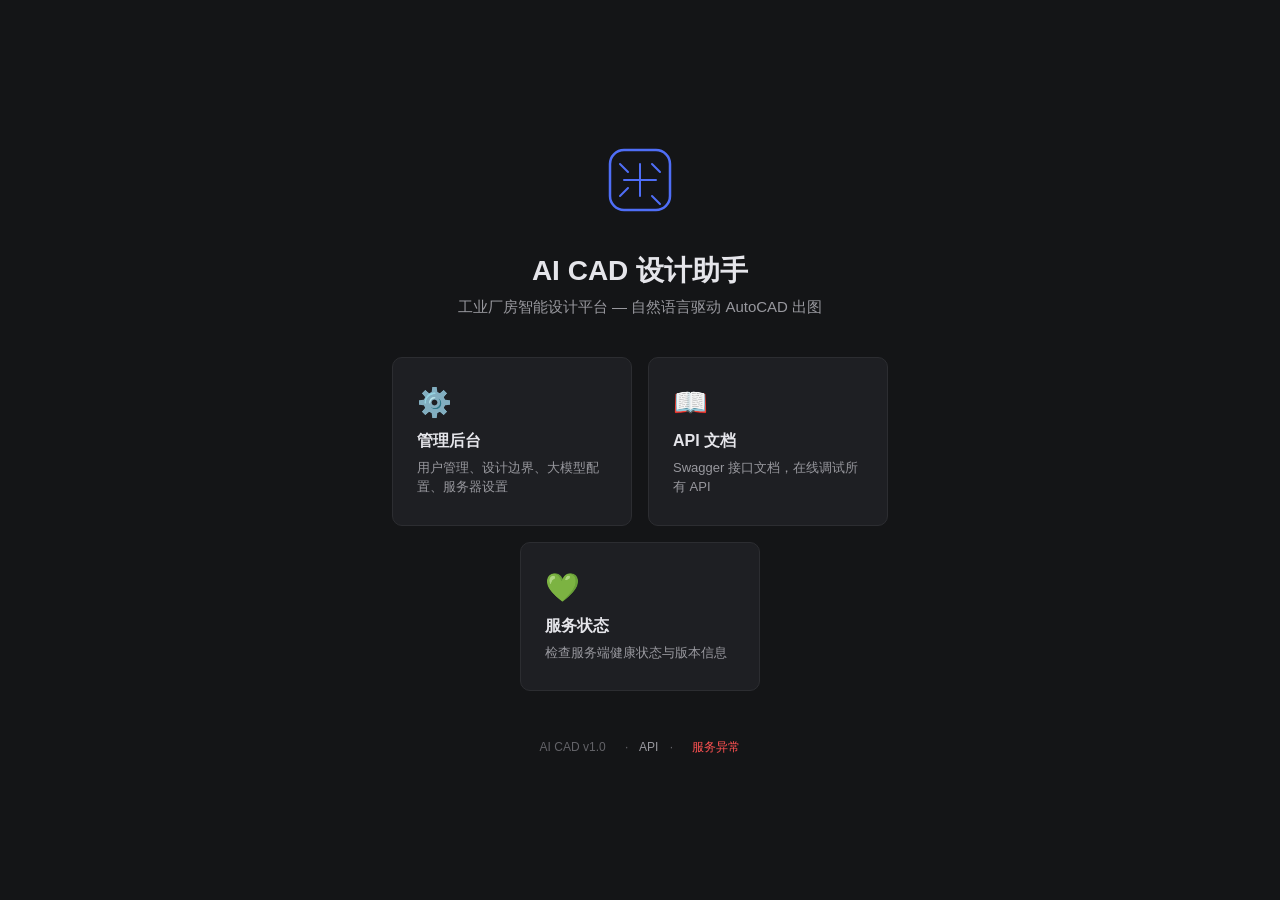
==== index.html @ f97e9d9a "新建 index.html 作为项目首页，front.html 不再作为主入口" ====
<!DOCTYPE html>
<html lang="zh-CN">
<head>
<meta charset="UTF-8">
<meta name="viewport" content="width=device-width, initial-scale=1.0">
<title>AI CAD — 工业厂房设计助手</title>
<style>
:root {
  --bg: #141517;
  --pn: #1E1F23;
  --sb: #1A1B1E;
  --tx: #E5E5EA;
  --t2: #98989E;
  --t3: #636368;
  --br: #4F6EF7;
  --bd: #2C2D31;
}
* { margin:0; padding:0; box-sizing:border-box; }
body {
  font-family: -apple-system, BlinkMacSystemFont, 'Segoe UI', sans-serif;
  background: var(--bg); color: var(--tx);
  display: flex; align-items: center; justify-content: center;
  min-height: 100vh;
}
.container { text-align: center; max-width: 600px; padding: 40px; }
.logo { margin-bottom: 32px; }
.logo svg { width: 72px; height: 72px; }
h1 { font-size: 28px; font-weight: 600; margin-bottom: 8px; }
.sub { color: var(--t2); font-size: 15px; margin-bottom: 40px; }

.cards { display: flex; gap: 16px; justify-content: center; flex-wrap: wrap; }
.card {
  background: var(--pn); border: 1px solid var(--bd); border-radius: 10px;
  padding: 28px 24px; width: 240px; text-decoration: none; color: var(--tx);
  transition: border-color .2s, transform .15s; text-align: left;
}
.card:hover { border-color: var(--br); transform: translateY(-2px); }
.card-icon { font-size: 28px; margin-bottom: 12px; }
.card h3 { font-size: 16px; margin-bottom: 6px; }
.card p { font-size: 13px; color: var(--t2); line-height: 1.5; }

.footer { margin-top: 48px; color: var(--t3); font-size: 12px; }
.footer a { color: var(--t2); text-decoration: none; }
.footer span { margin: 0 8px; }
</style>
</head>
<body>
<div class="container">
  <div class="logo">
    <svg viewBox="0 0 72 72" fill="none">
      <rect x="6" y="6" width="60" height="60" rx="14" stroke="url(#g)" stroke-width="2.5"/>
      <path d="M20 36h32M36 20v32M16 20l8 8M48 52l8 8M16 52l8-8M48 20l8 8" stroke="url(#g)" stroke-width="2" stroke-linecap="round"/>
      <defs><linearGradient id="g" x1="6" y1="6" x2="66" y2="66"><stop stop-color="#4F6EF7"/><stop offset="1" stop-color="#7B8CFF"/></linearGradient></defs>
    </svg>
  </div>
  <h1>AI CAD 设计助手</h1>
  <p class="sub">工业厂房智能设计平台 — 自然语言驱动 AutoCAD 出图</p>

  <div class="cards">
    <a href="/admin" class="card">
      <div class="card-icon">⚙️</div>
      <h3>管理后台</h3>
      <p>用户管理、设计边界、大模型配置、服务器设置</p>
    </a>
    <a href="/docs" class="card">
      <div class="card-icon">📖</div>
      <h3>API 文档</h3>
      <p>Swagger 接口文档，在线调试所有 API</p>
    </a>
    <a href="/api/health" class="card">
      <div class="card-icon">💚</div>
      <h3>服务状态</h3>
      <p>检查服务端健康状态与版本信息</p>
    </a>
  </div>

  <div class="footer">
    <span>AI CAD v1.0</span>
    <span>·</span>
    <a href="/docs">API</a>
    <span>·</span>
    <span id="status">检查中…</span>
  </div>
</div>
<script>
fetch('/api/health').then(r => r.json()).then(d => {
  document.getElementById('status').textContent = '服务正常 v' + d.version;
  document.getElementById('status').style.color = '#4CAF50';
}).catch(() => {
  document.getElementById('status').textContent = '服务异常';
  document.getElementById('status').style.color = '#FF5252';
});
</script>
</body>
</html>
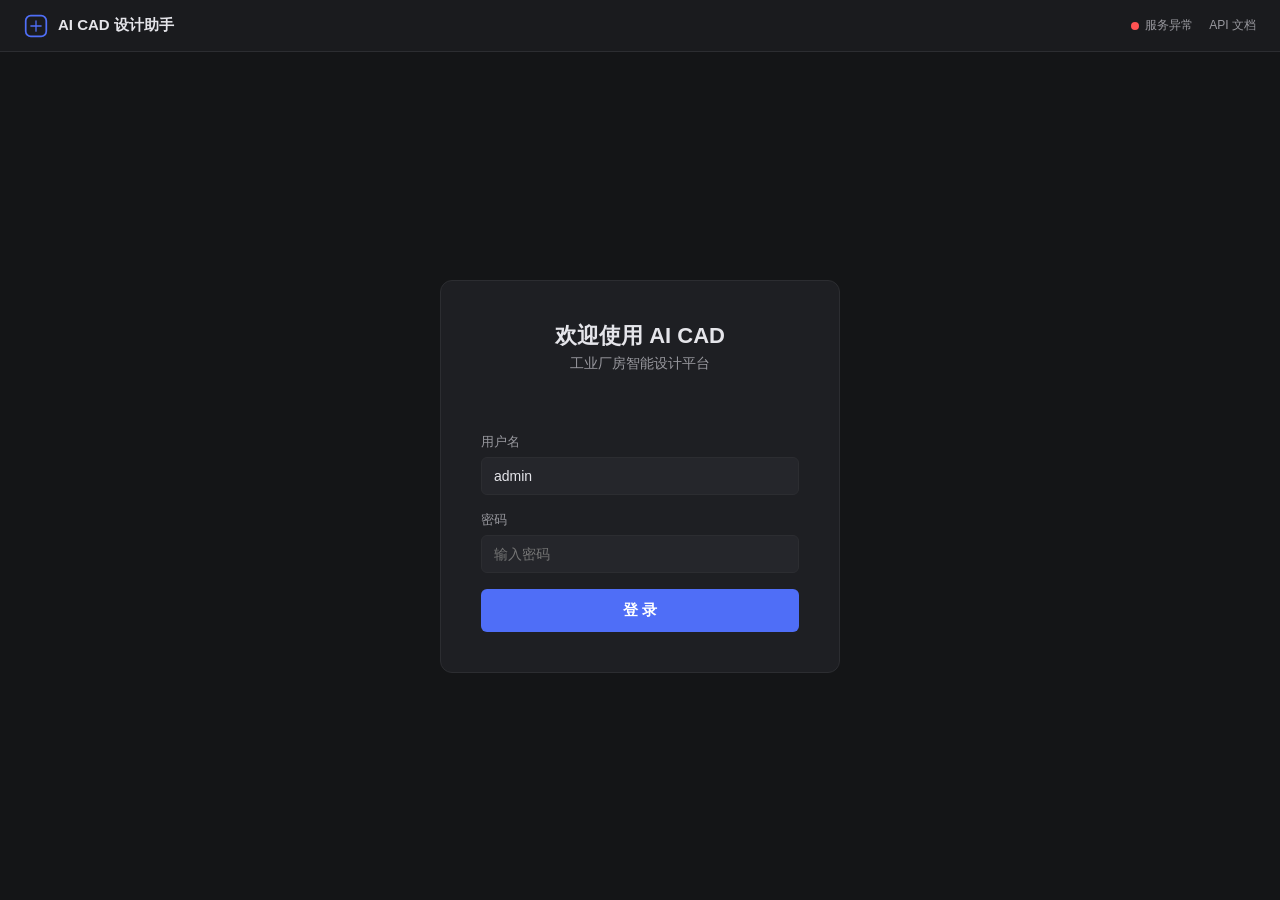
==== commit 189d6e0a: "首页改为登录页: 基于角色显示管理后台入口, 服务状态常驻" ====
--- a/index.html
+++ b/index.html
@@ -9,87 +9,213 @@
   --bg: #141517;
   --pn: #1E1F23;
   --sb: #1A1B1E;
+  --in: #25262B;
   --tx: #E5E5EA;
   --t2: #98989E;
   --t3: #636368;
   --br: #4F6EF7;
   --bd: #2C2D31;
+  --er: #FF5252;
+  --ok: #4CAF50;
 }
 * { margin:0; padding:0; box-sizing:border-box; }
 body {
   font-family: -apple-system, BlinkMacSystemFont, 'Segoe UI', sans-serif;
-  background: var(--bg); color: var(--tx);
-  display: flex; align-items: center; justify-content: center;
-  min-height: 100vh;
-}
-.container { text-align: center; max-width: 600px; padding: 40px; }
-.logo { margin-bottom: 32px; }
-.logo svg { width: 72px; height: 72px; }
-h1 { font-size: 28px; font-weight: 600; margin-bottom: 8px; }
-.sub { color: var(--t2); font-size: 15px; margin-bottom: 40px; }
-
-.cards { display: flex; gap: 16px; justify-content: center; flex-wrap: wrap; }
+  background: var(--bg); color: var(--tx); font-size:14px;
+}
+a { color: var(--br); text-decoration:none; }
+
+/* Top Bar */
+.topbar {
+  display:flex; align-items:center; justify-content:space-between;
+  padding:0 24px; height:52px; background:var(--sb);
+  border-bottom:1px solid var(--bd);
+}
+.topbar-left { display:flex; align-items:center; gap:10px; font-size:15px; font-weight:600; }
+.topbar-left svg { width:24px; height:24px; }
+.topbar-right { display:flex; align-items:center; gap:16px; }
+.btn-admin {
+  padding:6px 16px; background:var(--br); color:#fff; border:none;
+  border-radius:5px; font-size:12px; font-weight:600; cursor:pointer;
+}
+.btn-admin:hover { opacity:.9; }
+.status { display:flex; align-items:center; gap:6px; font-size:12px; color:var(--t2); }
+.status-dot { width:8px; height:8px; border-radius:50%; background:var(--ok); }
+.user-info { display:flex; align-items:center; gap:8px; font-size:13px; color:var(--t2); }
+.btn-logout { padding:4px 12px; border:1px solid var(--bd); background:none; color:var(--t2); border-radius:4px; font-size:11px; cursor:pointer; }
+.btn-logout:hover { color:var(--er); border-color:var(--er); }
+
+/* Login */
+.login-wrap {
+  display:flex; align-items:center; justify-content:center; min-height:calc(100vh - 52px);
+}
+.login-box {
+  background:var(--pn); padding:40px; border-radius:12px; width:400px;
+  border:1px solid var(--bd); text-align:center;
+}
+.login-box h1 { font-size:22px; margin-bottom:4px; }
+.login-box .sub { color:var(--t2); font-size:14px; margin-bottom:28px; }
+.login-box label { display:block; text-align:left; font-size:13px; color:var(--t2); margin-bottom:6px; }
+.login-box input {
+  width:100%; background:var(--in); border:1px solid var(--bd); color:var(--tx);
+  padding:10px 12px; border-radius:6px; font-size:14px; margin-bottom:16px;
+}
+.login-box input:focus { outline:none; border-color:var(--br); }
+.login-box button {
+  width:100%; background:var(--br); color:#fff; border:none; padding:12px;
+  border-radius:6px; font-size:15px; font-weight:600; cursor:pointer;
+}
+.login-err { color:var(--er); font-size:13px; margin-bottom:12px; min-height:20px; }
+
+/* Main Content */
+.main { padding:48px; display:flex; justify-content:center; }
+.main-inner { max-width:800px; width:100%; }
+.main-inner h2 { font-size:20px; margin-bottom:8px; }
+.main-inner .welcome { color:var(--t2); font-size:14px; margin-bottom:32px; line-height:1.6; }
+
+.cards { display:flex; gap:16px; flex-wrap:wrap; }
 .card {
-  background: var(--pn); border: 1px solid var(--bd); border-radius: 10px;
-  padding: 28px 24px; width: 240px; text-decoration: none; color: var(--tx);
-  transition: border-color .2s, transform .15s; text-align: left;
-}
-.card:hover { border-color: var(--br); transform: translateY(-2px); }
-.card-icon { font-size: 28px; margin-bottom: 12px; }
-.card h3 { font-size: 16px; margin-bottom: 6px; }
-.card p { font-size: 13px; color: var(--t2); line-height: 1.5; }
-
-.footer { margin-top: 48px; color: var(--t3); font-size: 12px; }
-.footer a { color: var(--t2); text-decoration: none; }
-.footer span { margin: 0 8px; }
+  background:var(--pn); border:1px solid var(--bd); border-radius:10px;
+  padding:24px 20px; flex:1; min-width:200px; color:var(--tx);
+  transition:border-color .2s,transform .15s; cursor:pointer;
+}
+.card:hover { border-color:var(--br); transform:translateY(-2px); }
+.card-icon { font-size:24px; margin-bottom:10px; }
+.card h3 { font-size:15px; margin-bottom:4px; }
+.card p { font-size:13px; color:var(--t2); }
+
+.hidden { display:none !important; }
 </style>
 </head>
 <body>
-<div class="container">
-  <div class="logo">
-    <svg viewBox="0 0 72 72" fill="none">
-      <rect x="6" y="6" width="60" height="60" rx="14" stroke="url(#g)" stroke-width="2.5"/>
-      <path d="M20 36h32M36 20v32M16 20l8 8M48 52l8 8M16 52l8-8M48 20l8 8" stroke="url(#g)" stroke-width="2" stroke-linecap="round"/>
-      <defs><linearGradient id="g" x1="6" y1="6" x2="66" y2="66"><stop stop-color="#4F6EF7"/><stop offset="1" stop-color="#7B8CFF"/></linearGradient></defs>
+
+<div class="topbar">
+  <div class="topbar-left">
+    <svg viewBox="0 0 28 28" fill="none">
+      <rect x="2" y="2" width="24" height="24" rx="6" stroke="url(#g)" stroke-width="2"/>
+      <path d="M8 14h12M14 8v12" stroke="url(#g)" stroke-width="1.5" stroke-linecap="round"/>
+      <defs><linearGradient id="g" x1="2" y1="2" x2="26" y2="26"><stop stop-color="#4F6EF7"/><stop offset="1" stop-color="#7B8CFF"/></linearGradient></defs>
     </svg>
+    AI CAD 设计助手
   </div>
-  <h1>AI CAD 设计助手</h1>
-  <p class="sub">工业厂房智能设计平台 — 自然语言驱动 AutoCAD 出图</p>
-
-  <div class="cards">
-    <a href="/admin" class="card">
-      <div class="card-icon">⚙️</div>
-      <h3>管理后台</h3>
-      <p>用户管理、设计边界、大模型配置、服务器设置</p>
-    </a>
-    <a href="/docs" class="card">
-      <div class="card-icon">📖</div>
-      <h3>API 文档</h3>
-      <p>Swagger 接口文档，在线调试所有 API</p>
-    </a>
-    <a href="/api/health" class="card">
-      <div class="card-icon">💚</div>
-      <h3>服务状态</h3>
-      <p>检查服务端健康状态与版本信息</p>
-    </a>
-  </div>
-
-  <div class="footer">
-    <span>AI CAD v1.0</span>
-    <span>·</span>
-    <a href="/docs">API</a>
-    <span>·</span>
-    <span id="status">检查中…</span>
+  <div class="topbar-right" id="topRight">
+    <div class="status">
+      <div class="status-dot" id="statusDot"></div>
+      <span id="statusText">检查中…</span>
+    </div>
+    <a href="/docs" style="font-size:12px;color:var(--t2)">API 文档</a>
+    <a href="/admin" class="btn-admin hidden" id="btnAdmin">管理后台</a>
+    <div class="user-info hidden" id="userInfo">
+      <span id="userName"></span>
+      <button class="btn-logout" onclick="logout()">退出</button>
+    </div>
   </div>
 </div>
+
+<!-- 登录 -->
+<div id="loginPage" class="login-wrap">
+  <div class="login-box">
+    <h1>欢迎使用 AI CAD</h1>
+    <p class="sub">工业厂房智能设计平台</p>
+    <div class="login-err" id="loginErr"></div>
+    <label>用户名</label>
+    <input type="text" id="loginUser" placeholder="输入用户名" value="admin">
+    <label>密码</label>
+    <input type="password" id="loginPass" placeholder="输入密码" onkeydown="if(event.key==='Enter')doLogin()">
+    <button onclick="doLogin()">登 录</button>
+  </div>
+</div>
+
+<!-- 主内容 -->
+<div id="mainPage" class="main hidden">
+  <div class="main-inner" id="mainContent"></div>
+</div>
+
 <script>
+const BASE = window.location.origin.replace(/\/+$/, '');
+let token = '';
+
+// ── 健康检查 ──
 fetch('/api/health').then(r => r.json()).then(d => {
-  document.getElementById('status').textContent = '服务正常 v' + d.version;
-  document.getElementById('status').style.color = '#4CAF50';
+  document.getElementById('statusDot').style.background = '#4CAF50';
+  document.getElementById('statusText').textContent = '服务正常 v' + d.version;
 }).catch(() => {
-  document.getElementById('status').textContent = '服务异常';
-  document.getElementById('status').style.color = '#FF5252';
+  document.getElementById('statusDot').style.background = '#FF5252';
+  document.getElementById('statusText').textContent = '服务异常';
 });
+
+// ── 登录 ──
+async function doLogin() {
+  const u = document.getElementById('loginUser').value.trim();
+  const p = document.getElementById('loginPass').value.trim();
+  if (!u || !p) return;
+  try {
+    const resp = await fetch(BASE + '/api/auth/login', {
+      method:'POST', headers:{'Content-Type':'application/json'},
+      body: JSON.stringify({username:u, password:p})
+    });
+    const d = await resp.json();
+    if (!resp.ok) throw new Error(d.detail || '登录失败');
+    token = d.access_token;
+    showMain(d.user);
+  } catch(e) {
+    document.getElementById('loginErr').textContent = e.message;
+  }
+}
+
+function showMain(user) {
+  document.getElementById('loginPage').classList.add('hidden');
+  document.getElementById('mainPage').classList.remove('hidden');
+  document.getElementById('userInfo').classList.remove('hidden');
+  document.getElementById('userName').textContent = user.display_name;
+
+  const isAdmin = user.role === 'admin';
+  if (isAdmin) {
+    document.getElementById('btnAdmin').classList.remove('hidden');
+  }
+
+  const mc = document.getElementById('mainContent');
+  mc.innerHTML = `
+    <h2>你好，${user.display_name}</h2>
+    <p class="welcome">
+      角色：${user.role === 'admin' ? '系统管理员' : '设计师'}<br>
+      ${isAdmin
+        ? '你可以管理用户账号、设计边界模板、大模型配置和服务器设置。'
+        : '请使用 AI CAD 桌面客户端进行设计工作。客户端支持自然语言对话、本地图纸预览和一键推送到 AutoCAD。'
+      }
+    </p>
+    <div class="cards">
+      ${isAdmin ? `
+      <a href="/admin" class="card">
+        <div class="card-icon">⚙️</div>
+        <h3>管理后台</h3>
+        <p>用户管理、设计边界、大模型配置、服务器设置</p>
+      </a>
+      ` : ''}
+      <a href="/docs" class="card">
+        <div class="card-icon">📖</div>
+        <h3>API 文档</h3>
+        <p>Swagger 接口文档，在线调试所有 API</p>
+      </a>
+      <div class="card" onclick="copyToken()">
+        <div class="card-icon">🔑</div>
+        <h3>复制 Token</h3>
+        <p>点击复制当前登录凭证，用于 API 调试</p>
+      </div>
+    </div>`;
+}
+
+function logout() {
+  token = '';
+  document.getElementById('loginPage').classList.remove('hidden');
+  document.getElementById('mainPage').classList.add('hidden');
+  document.getElementById('userInfo').classList.add('hidden');
+  document.getElementById('btnAdmin').classList.add('hidden');
+}
+
+function copyToken() {
+  navigator.clipboard.writeText(token).then(() => alert('Token 已复制到剪贴板'));
+}
 </script>
 </body>
 </html>
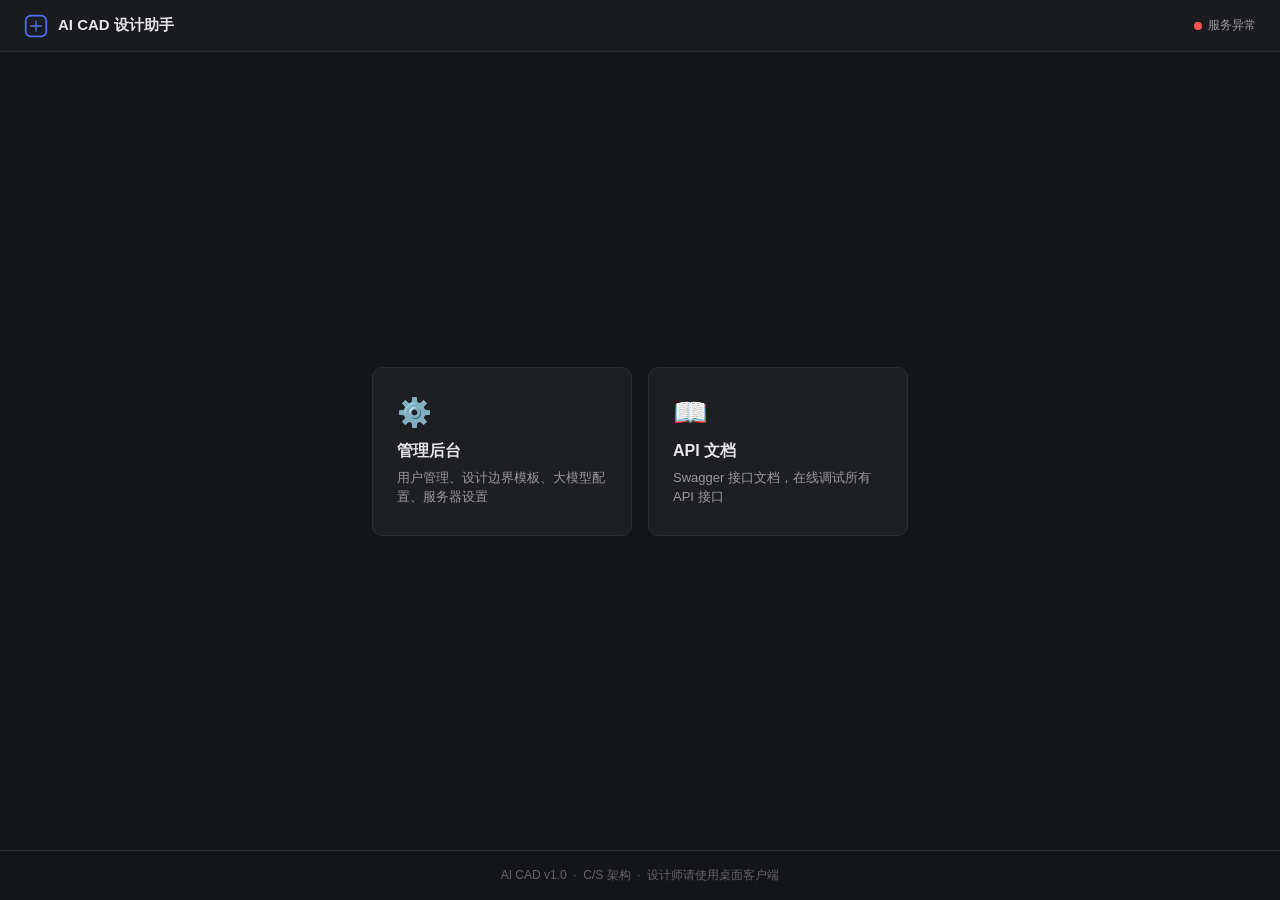
==== commit 8061d5eb: "简化首页: 纯门户页, 管理后台 + API文档, 去掉登录" ====
--- a/index.html
+++ b/index.html
@@ -6,85 +6,45 @@
 <title>AI CAD — 工业厂房设计助手</title>
 <style>
 :root {
-  --bg: #141517;
-  --pn: #1E1F23;
-  --sb: #1A1B1E;
-  --in: #25262B;
-  --tx: #E5E5EA;
-  --t2: #98989E;
-  --t3: #636368;
-  --br: #4F6EF7;
-  --bd: #2C2D31;
-  --er: #FF5252;
-  --ok: #4CAF50;
+  --bg: #141517; --pn: #1E1F23; --sb: #1A1B1E;
+  --tx: #E5E5EA; --t2: #98989E; --t3: #636368;
+  --br: #4F6EF7; --bd: #2C2D31; --ok: #4CAF50; --er: #FF5252;
 }
 * { margin:0; padding:0; box-sizing:border-box; }
 body {
   font-family: -apple-system, BlinkMacSystemFont, 'Segoe UI', sans-serif;
-  background: var(--bg); color: var(--tx); font-size:14px;
+  background: var(--bg); color: var(--tx); font-size: 14px;
+  display: flex; flex-direction: column; min-height: 100vh;
 }
-a { color: var(--br); text-decoration:none; }
+a { color: var(--br); text-decoration: none; }
 
-/* Top Bar */
 .topbar {
-  display:flex; align-items:center; justify-content:space-between;
-  padding:0 24px; height:52px; background:var(--sb);
-  border-bottom:1px solid var(--bd);
+  display: flex; align-items: center; justify-content: space-between;
+  padding: 0 24px; height: 52px; background: var(--sb); border-bottom: 1px solid var(--bd);
 }
-.topbar-left { display:flex; align-items:center; gap:10px; font-size:15px; font-weight:600; }
-.topbar-left svg { width:24px; height:24px; }
-.topbar-right { display:flex; align-items:center; gap:16px; }
-.btn-admin {
-  padding:6px 16px; background:var(--br); color:#fff; border:none;
-  border-radius:5px; font-size:12px; font-weight:600; cursor:pointer;
+.topbar-left { display: flex; align-items: center; gap: 10px; font-size: 15px; font-weight: 600; }
+.topbar-left svg { width: 24px; height: 24px; }
+.status { display: flex; align-items: center; gap: 6px; font-size: 12px; color: var(--t2); }
+.status-dot { width: 8px; height: 8px; border-radius: 50%; background: var(--ok); }
+
+.main {
+  flex: 1; display: flex; align-items: center; justify-content: center; padding: 40px;
 }
-.btn-admin:hover { opacity:.9; }
-.status { display:flex; align-items:center; gap:6px; font-size:12px; color:var(--t2); }
-.status-dot { width:8px; height:8px; border-radius:50%; background:var(--ok); }
-.user-info { display:flex; align-items:center; gap:8px; font-size:13px; color:var(--t2); }
-.btn-logout { padding:4px 12px; border:1px solid var(--bd); background:none; color:var(--t2); border-radius:4px; font-size:11px; cursor:pointer; }
-.btn-logout:hover { color:var(--er); border-color:var(--er); }
+.cards { display: flex; gap: 16px; flex-wrap: wrap; justify-content: center; max-width: 700px; }
+.card {
+  background: var(--pn); border: 1px solid var(--bd); border-radius: 10px;
+  padding: 28px 24px; width: 260px; color: var(--tx);
+  transition: border-color .2s, transform .15s; cursor: pointer;
+}
+.card:hover { border-color: var(--br); transform: translateY(-2px); }
+.card-icon { font-size: 28px; margin-bottom: 12px; }
+.card h3 { font-size: 16px; margin-bottom: 6px; }
+.card p { font-size: 13px; color: var(--t2); line-height: 1.5; }
 
-/* Login */
-.login-wrap {
-  display:flex; align-items:center; justify-content:center; min-height:calc(100vh - 52px);
+.footer {
+  padding: 16px 24px; text-align: center; color: var(--t3); font-size: 12px;
+  border-top: 1px solid var(--bd);
 }
-.login-box {
-  background:var(--pn); padding:40px; border-radius:12px; width:400px;
-  border:1px solid var(--bd); text-align:center;
-}
-.login-box h1 { font-size:22px; margin-bottom:4px; }
-.login-box .sub { color:var(--t2); font-size:14px; margin-bottom:28px; }
-.login-box label { display:block; text-align:left; font-size:13px; color:var(--t2); margin-bottom:6px; }
-.login-box input {
-  width:100%; background:var(--in); border:1px solid var(--bd); color:var(--tx);
-  padding:10px 12px; border-radius:6px; font-size:14px; margin-bottom:16px;
-}
-.login-box input:focus { outline:none; border-color:var(--br); }
-.login-box button {
-  width:100%; background:var(--br); color:#fff; border:none; padding:12px;
-  border-radius:6px; font-size:15px; font-weight:600; cursor:pointer;
-}
-.login-err { color:var(--er); font-size:13px; margin-bottom:12px; min-height:20px; }
-
-/* Main Content */
-.main { padding:48px; display:flex; justify-content:center; }
-.main-inner { max-width:800px; width:100%; }
-.main-inner h2 { font-size:20px; margin-bottom:8px; }
-.main-inner .welcome { color:var(--t2); font-size:14px; margin-bottom:32px; line-height:1.6; }
-
-.cards { display:flex; gap:16px; flex-wrap:wrap; }
-.card {
-  background:var(--pn); border:1px solid var(--bd); border-radius:10px;
-  padding:24px 20px; flex:1; min-width:200px; color:var(--tx);
-  transition:border-color .2s,transform .15s; cursor:pointer;
-}
-.card:hover { border-color:var(--br); transform:translateY(-2px); }
-.card-icon { font-size:24px; margin-bottom:10px; }
-.card h3 { font-size:15px; margin-bottom:4px; }
-.card p { font-size:13px; color:var(--t2); }
-
-.hidden { display:none !important; }
 </style>
 </head>
 <body>
@@ -98,124 +58,39 @@
     </svg>
     AI CAD 设计助手
   </div>
-  <div class="topbar-right" id="topRight">
-    <div class="status">
-      <div class="status-dot" id="statusDot"></div>
-      <span id="statusText">检查中…</span>
-    </div>
-    <a href="/docs" style="font-size:12px;color:var(--t2)">API 文档</a>
-    <a href="/admin" class="btn-admin hidden" id="btnAdmin">管理后台</a>
-    <div class="user-info hidden" id="userInfo">
-      <span id="userName"></span>
-      <button class="btn-logout" onclick="logout()">退出</button>
-    </div>
+  <div class="status">
+    <div class="status-dot" id="statusDot"></div>
+    <span id="statusText">检查中…</span>
   </div>
 </div>
 
-<!-- 登录 -->
-<div id="loginPage" class="login-wrap">
-  <div class="login-box">
-    <h1>欢迎使用 AI CAD</h1>
-    <p class="sub">工业厂房智能设计平台</p>
-    <div class="login-err" id="loginErr"></div>
-    <label>用户名</label>
-    <input type="text" id="loginUser" placeholder="输入用户名" value="admin">
-    <label>密码</label>
-    <input type="password" id="loginPass" placeholder="输入密码" onkeydown="if(event.key==='Enter')doLogin()">
-    <button onclick="doLogin()">登 录</button>
+<div class="main">
+  <div class="cards">
+    <a href="/admin" class="card">
+      <div class="card-icon">⚙️</div>
+      <h3>管理后台</h3>
+      <p>用户管理、设计边界模板、大模型配置、服务器设置</p>
+    </a>
+    <a href="/docs" class="card">
+      <div class="card-icon">📖</div>
+      <h3>API 文档</h3>
+      <p>Swagger 接口文档，在线调试所有 API 接口</p>
+    </a>
   </div>
 </div>
 
-<!-- 主内容 -->
-<div id="mainPage" class="main hidden">
-  <div class="main-inner" id="mainContent"></div>
+<div class="footer">
+  AI CAD v1.0 &nbsp;·&nbsp; C/S 架构 &nbsp;·&nbsp; 设计师请使用桌面客户端
 </div>
 
 <script>
-const BASE = window.location.origin.replace(/\/+$/, '');
-let token = '';
-
-// ── 健康检查 ──
 fetch('/api/health').then(r => r.json()).then(d => {
   document.getElementById('statusDot').style.background = '#4CAF50';
-  document.getElementById('statusText').textContent = '服务正常 v' + d.version;
+  document.getElementById('statusText').textContent = '服务正常 · v' + d.version;
 }).catch(() => {
   document.getElementById('statusDot').style.background = '#FF5252';
   document.getElementById('statusText').textContent = '服务异常';
 });
-
-// ── 登录 ──
-async function doLogin() {
-  const u = document.getElementById('loginUser').value.trim();
-  const p = document.getElementById('loginPass').value.trim();
-  if (!u || !p) return;
-  try {
-    const resp = await fetch(BASE + '/api/auth/login', {
-      method:'POST', headers:{'Content-Type':'application/json'},
-      body: JSON.stringify({username:u, password:p})
-    });
-    const d = await resp.json();
-    if (!resp.ok) throw new Error(d.detail || '登录失败');
-    token = d.access_token;
-    showMain(d.user);
-  } catch(e) {
-    document.getElementById('loginErr').textContent = e.message;
-  }
-}
-
-function showMain(user) {
-  document.getElementById('loginPage').classList.add('hidden');
-  document.getElementById('mainPage').classList.remove('hidden');
-  document.getElementById('userInfo').classList.remove('hidden');
-  document.getElementById('userName').textContent = user.display_name;
-
-  const isAdmin = user.role === 'admin';
-  if (isAdmin) {
-    document.getElementById('btnAdmin').classList.remove('hidden');
-  }
-
-  const mc = document.getElementById('mainContent');
-  mc.innerHTML = `
-    <h2>你好，${user.display_name}</h2>
-    <p class="welcome">
-      角色：${user.role === 'admin' ? '系统管理员' : '设计师'}<br>
-      ${isAdmin
-        ? '你可以管理用户账号、设计边界模板、大模型配置和服务器设置。'
-        : '请使用 AI CAD 桌面客户端进行设计工作。客户端支持自然语言对话、本地图纸预览和一键推送到 AutoCAD。'
-      }
-    </p>
-    <div class="cards">
-      ${isAdmin ? `
-      <a href="/admin" class="card">
-        <div class="card-icon">⚙️</div>
-        <h3>管理后台</h3>
-        <p>用户管理、设计边界、大模型配置、服务器设置</p>
-      </a>
-      ` : ''}
-      <a href="/docs" class="card">
-        <div class="card-icon">📖</div>
-        <h3>API 文档</h3>
-        <p>Swagger 接口文档，在线调试所有 API</p>
-      </a>
-      <div class="card" onclick="copyToken()">
-        <div class="card-icon">🔑</div>
-        <h3>复制 Token</h3>
-        <p>点击复制当前登录凭证，用于 API 调试</p>
-      </div>
-    </div>`;
-}
-
-function logout() {
-  token = '';
-  document.getElementById('loginPage').classList.remove('hidden');
-  document.getElementById('mainPage').classList.add('hidden');
-  document.getElementById('userInfo').classList.add('hidden');
-  document.getElementById('btnAdmin').classList.add('hidden');
-}
-
-function copyToken() {
-  navigator.clipboard.writeText(token).then(() => alert('Token 已复制到剪贴板'));
-}
 </script>
 </body>
 </html>
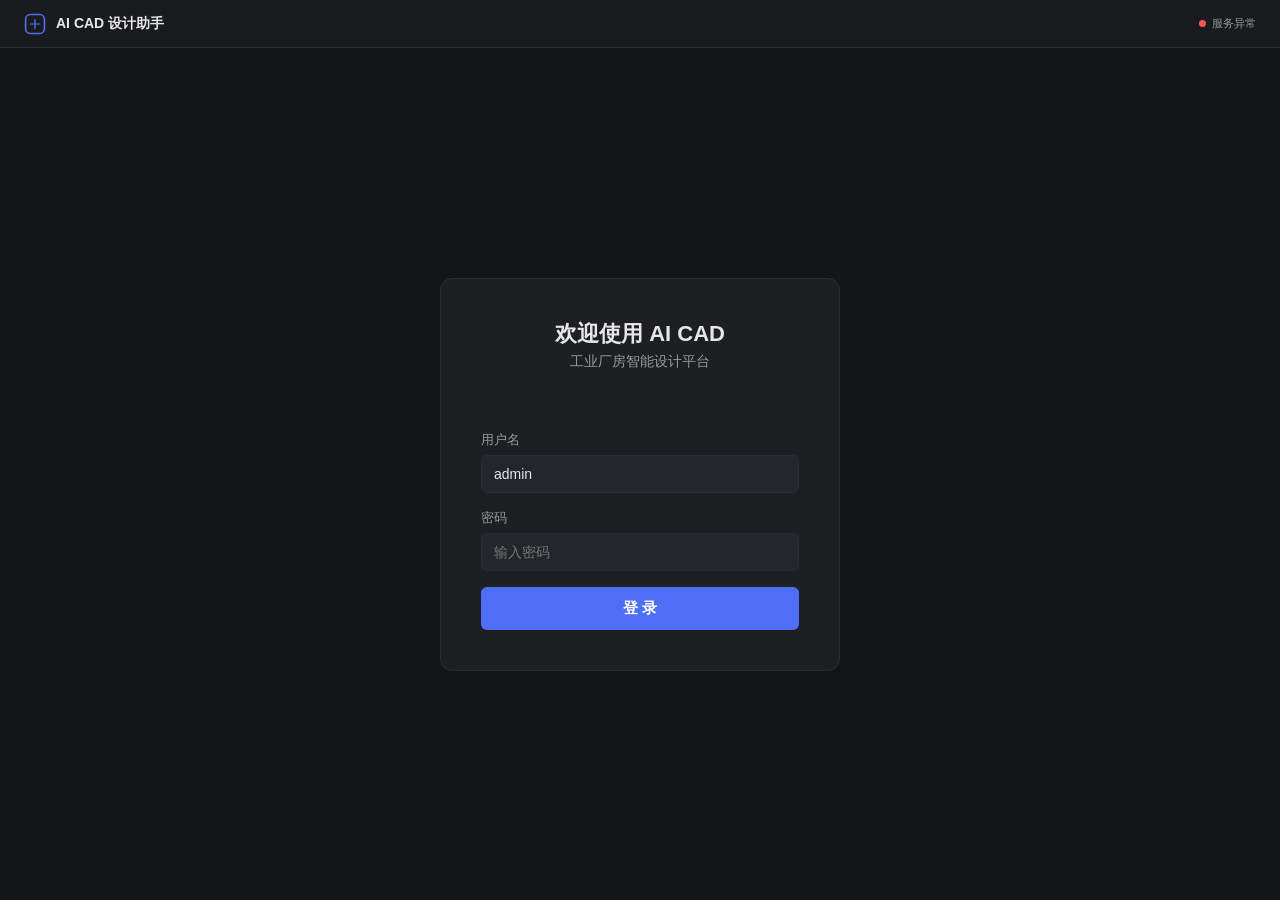
==== commit 314e1ec8: "简化首页: 打开即登录页, 管理后台和API文档移入登录后展示" ====
--- a/index.html
+++ b/index.html
@@ -6,7 +6,7 @@
 <title>AI CAD — 工业厂房设计助手</title>
 <style>
 :root {
-  --bg: #141517; --pn: #1E1F23; --sb: #1A1B1E;
+  --bg: #141517; --pn: #1E1F23; --sb: #1A1B1E; --in: #25262B;
   --tx: #E5E5EA; --t2: #98989E; --t3: #636368;
   --br: #4F6EF7; --bd: #2C2D31; --ok: #4CAF50; --er: #FF5252;
 }
@@ -20,17 +20,50 @@
 
 .topbar {
   display: flex; align-items: center; justify-content: space-between;
-  padding: 0 24px; height: 52px; background: var(--sb); border-bottom: 1px solid var(--bd);
-}
-.topbar-left { display: flex; align-items: center; gap: 10px; font-size: 15px; font-weight: 600; }
-.topbar-left svg { width: 24px; height: 24px; }
-.status { display: flex; align-items: center; gap: 6px; font-size: 12px; color: var(--t2); }
-.status-dot { width: 8px; height: 8px; border-radius: 50%; background: var(--ok); }
-
-.main {
-  flex: 1; display: flex; align-items: center; justify-content: center; padding: 40px;
-}
-.cards { display: flex; gap: 16px; flex-wrap: wrap; justify-content: center; max-width: 700px; }
+  padding: 0 24px; height: 48px; background: var(--sb); border-bottom: 1px solid var(--bd);
+}
+.topbar-left { display: flex; align-items: center; gap: 10px; font-size: 14px; font-weight: 600; }
+.topbar-left svg { width: 22px; height: 22px; }
+.topbar-right { display: flex; align-items: center; gap: 16px; }
+.status { display: flex; align-items: center; gap: 6px; font-size: 11px; color: var(--t2); }
+.status-dot { width: 7px; height: 7px; border-radius: 50%; background: var(--ok); }
+.btn-admin {
+  padding: 5px 14px; background: var(--br); color: #fff; border: none;
+  border-radius: 5px; font-size: 12px; font-weight: 600; cursor: pointer;
+}
+.btn-admin:hover { opacity: .9; }
+.user-info { display: flex; align-items: center; gap: 8px; font-size: 12px; color: var(--t2); }
+.btn-logout {
+  padding: 3px 10px; border: 1px solid var(--bd); background: none; color: var(--t2);
+  border-radius: 4px; font-size: 11px; cursor: pointer;
+}
+.btn-logout:hover { color: var(--er); }
+
+/* Login */
+.login-wrap {
+  flex: 1; display: flex; align-items: center; justify-content: center;
+}
+.login-box {
+  background: var(--pn); padding: 40px; border-radius: 12px; width: 400px;
+  border: 1px solid var(--bd); text-align: center;
+}
+.login-box h1 { font-size: 22px; margin-bottom: 4px; }
+.login-box .sub { color: var(--t2); font-size: 14px; margin-bottom: 28px; }
+.login-box label { display: block; text-align: left; font-size: 13px; color: var(--t2); margin-bottom: 6px; }
+.login-box input {
+  width: 100%; background: var(--in); border: 1px solid var(--bd); color: var(--tx);
+  padding: 10px 12px; border-radius: 6px; font-size: 14px; margin-bottom: 16px;
+}
+.login-box input:focus { outline: none; border-color: var(--br); }
+.login-box button {
+  width: 100%; background: var(--br); color: #fff; border: none; padding: 12px;
+  border-radius: 6px; font-size: 15px; font-weight: 600; cursor: pointer;
+}
+.login-err { color: var(--er); font-size: 13px; margin-bottom: 12px; min-height: 20px; }
+
+/* After login */
+.main { flex: 1; display: flex; align-items: center; justify-content: center; padding: 40px; }
+.cards { display: flex; gap: 16px; flex-wrap: wrap; justify-content: center; }
 .card {
   background: var(--pn); border: 1px solid var(--bd); border-radius: 10px;
   padding: 28px 24px; width: 260px; color: var(--tx);
@@ -41,10 +74,11 @@
 .card h3 { font-size: 16px; margin-bottom: 6px; }
 .card p { font-size: 13px; color: var(--t2); line-height: 1.5; }
 
-.footer {
-  padding: 16px 24px; text-align: center; color: var(--t3); font-size: 12px;
-  border-top: 1px solid var(--bd);
-}
+.welcome-text { text-align: center; margin-bottom: 32px; }
+.welcome-text h2 { font-size: 22px; margin-bottom: 4px; }
+.welcome-text span { color: var(--t2); font-size: 14px; }
+
+.hidden { display: none !important; }
 </style>
 </head>
 <body>
@@ -58,32 +92,44 @@
     </svg>
     AI CAD 设计助手
   </div>
-  <div class="status">
-    <div class="status-dot" id="statusDot"></div>
-    <span id="statusText">检查中…</span>
+  <div class="topbar-right">
+    <div class="status">
+      <div class="status-dot" id="statusDot"></div>
+      <span id="statusText">检查中…</span>
+    </div>
+    <a href="/admin" class="btn-admin hidden" id="btnAdmin">管理后台</a>
+    <a href="/docs" class="hidden" id="btnDocs" style="font-size:12px;color:var(--t2)">API 文档</a>
+    <div class="user-info hidden" id="userInfo">
+      <span id="userName"></span>
+      <button class="btn-logout" onclick="logout()">退出</button>
+    </div>
   </div>
 </div>
 
-<div class="main">
-  <div class="cards">
-    <a href="/admin" class="card">
-      <div class="card-icon">⚙️</div>
-      <h3>管理后台</h3>
-      <p>用户管理、设计边界模板、大模型配置、服务器设置</p>
-    </a>
-    <a href="/docs" class="card">
-      <div class="card-icon">📖</div>
-      <h3>API 文档</h3>
-      <p>Swagger 接口文档，在线调试所有 API 接口</p>
-    </a>
+<!-- 登录 -->
+<div id="loginPage" class="login-wrap">
+  <div class="login-box">
+    <h1>欢迎使用 AI CAD</h1>
+    <p class="sub">工业厂房智能设计平台</p>
+    <div class="login-err" id="loginErr"></div>
+    <label>用户名</label>
+    <input type="text" id="loginUser" placeholder="输入用户名" value="admin">
+    <label>密码</label>
+    <input type="password" id="loginPass" placeholder="输入密码" onkeydown="if(event.key==='Enter')doLogin()">
+    <button onclick="doLogin()">登 录</button>
   </div>
 </div>
 
-<div class="footer">
-  AI CAD v1.0 &nbsp;·&nbsp; C/S 架构 &nbsp;·&nbsp; 设计师请使用桌面客户端
+<!-- 登录后 -->
+<div id="mainPage" class="main hidden">
+  <div id="mainContent"></div>
 </div>
 
 <script>
+const BASE = window.location.origin.replace(/\/+$/, '');
+let token = '';
+
+// 健康检查
 fetch('/api/health').then(r => r.json()).then(d => {
   document.getElementById('statusDot').style.background = '#4CAF50';
   document.getElementById('statusText').textContent = '服务正常 · v' + d.version;
@@ -91,6 +137,66 @@
   document.getElementById('statusDot').style.background = '#FF5252';
   document.getElementById('statusText').textContent = '服务异常';
 });
+
+async function doLogin() {
+  const u = document.getElementById('loginUser').value.trim();
+  const p = document.getElementById('loginPass').value.trim();
+  if (!u || !p) return;
+  try {
+    const resp = await fetch(BASE + '/api/auth/login', {
+      method: 'POST', headers: { 'Content-Type': 'application/json' },
+      body: JSON.stringify({ username: u, password: p })
+    });
+    const d = await resp.json();
+    if (!resp.ok) throw new Error(d.detail || '登录失败');
+    token = d.access_token;
+    showMain(d.user);
+  } catch(e) {
+    document.getElementById('loginErr').textContent = e.message;
+  }
+}
+
+function showMain(user) {
+  document.getElementById('loginPage').classList.add('hidden');
+  document.getElementById('mainPage').classList.remove('hidden');
+  document.getElementById('userInfo').classList.remove('hidden');
+  document.getElementById('userName').textContent = user.display_name;
+
+  const isAdmin = user.role === 'admin';
+  document.getElementById('btnAdmin').classList.toggle('hidden', !isAdmin);
+  document.getElementById('btnDocs').classList.toggle('hidden', !isAdmin);
+
+  const mc = document.getElementById('mainContent');
+  mc.innerHTML = `
+    <div class="welcome-text">
+      <h2>你好，${user.display_name}</h2>
+      <span>${isAdmin ? '系统管理员 — 通过顶部管理后台进行系统配置' : '请使用 AI CAD 桌面客户端进行设计工作'}</span>
+    </div>
+    ${isAdmin ? `
+    <div class="cards">
+      <a href="/admin" class="card">
+        <div class="card-icon">⚙️</div>
+        <h3>管理后台</h3>
+        <p>用户管理、设计边界、大模型配置、项目记录、服务器设置</p>
+      </a>
+      <a href="/docs" class="card">
+        <div class="card-icon">📖</div>
+        <h3>API 文档</h3>
+        <p>Swagger 接口文档，在线调试所有 API</p>
+      </a>
+    </div>
+    ` : ''}
+  `;
+}
+
+function logout() {
+  token = '';
+  document.getElementById('loginPage').classList.remove('hidden');
+  document.getElementById('mainPage').classList.add('hidden');
+  document.getElementById('userInfo').classList.add('hidden');
+  document.getElementById('btnAdmin').classList.add('hidden');
+  document.getElementById('btnDocs').classList.add('hidden');
+}
 </script>
 </body>
 </html>
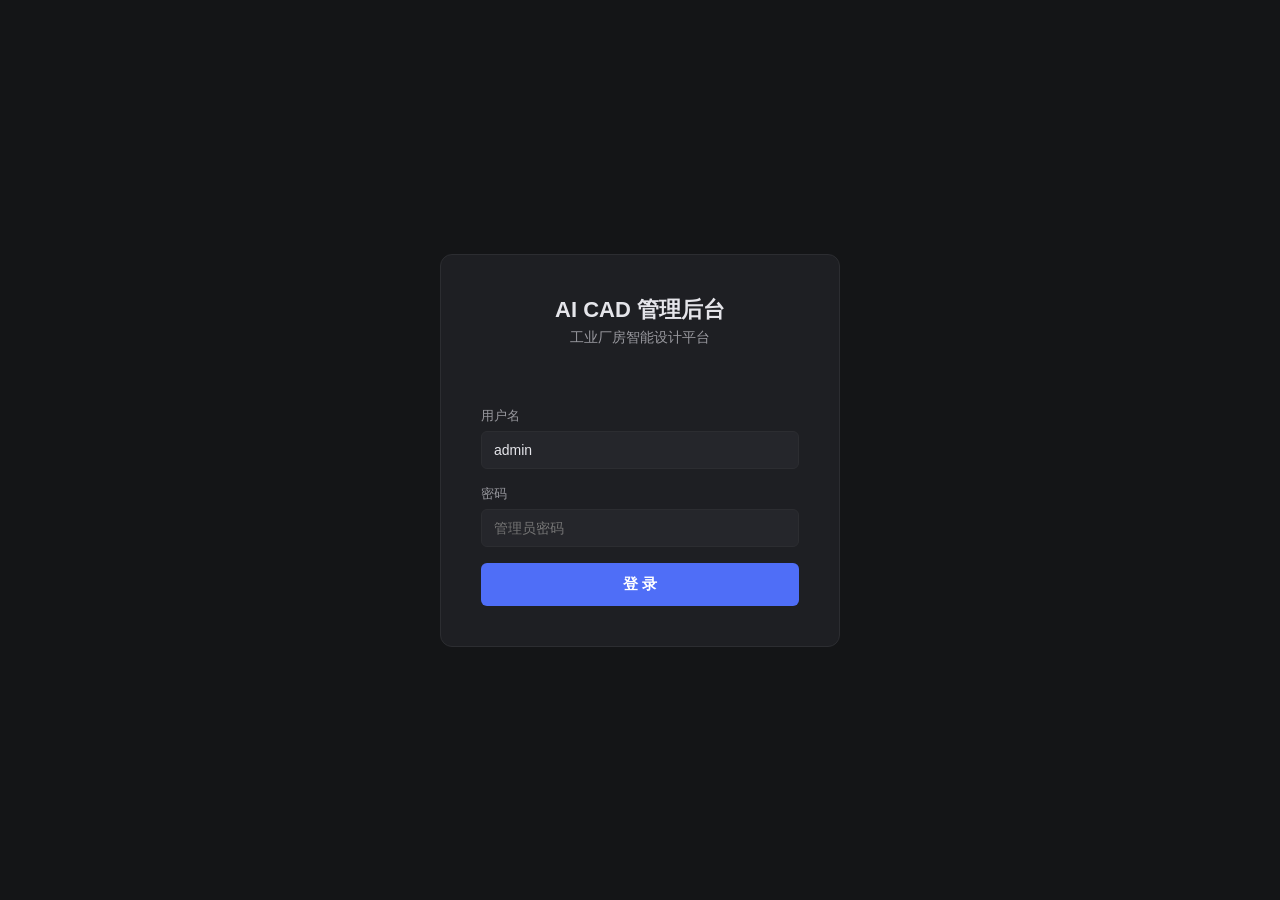
==== commit a31d52e0: "合并管理后台到 index.html, 去掉独立的 admin.html 和 /admin 路由" ====
--- a/index.html
+++ b/index.html
@@ -3,45 +3,24 @@
 <head>
 <meta charset="UTF-8">
 <meta name="viewport" content="width=device-width, initial-scale=1.0">
-<title>AI CAD — 工业厂房设计助手</title>
+<title>AI CAD — 管理后台</title>
 <style>
 :root {
   --bg: #141517; --pn: #1E1F23; --sb: #1A1B1E; --in: #25262B;
   --tx: #E5E5EA; --t2: #98989E; --t3: #636368;
-  --br: #4F6EF7; --bd: #2C2D31; --ok: #4CAF50; --er: #FF5252;
+  --br: #4F6EF7; --bd: #2C2D31; --ok: #4CAF50; --er: #FF5252; --ac: #F9A825;
 }
 * { margin:0; padding:0; box-sizing:border-box; }
 body {
   font-family: -apple-system, BlinkMacSystemFont, 'Segoe UI', sans-serif;
   background: var(--bg); color: var(--tx); font-size: 14px;
-  display: flex; flex-direction: column; min-height: 100vh;
 }
 a { color: var(--br); text-decoration: none; }
-
-.topbar {
-  display: flex; align-items: center; justify-content: space-between;
-  padding: 0 24px; height: 48px; background: var(--sb); border-bottom: 1px solid var(--bd);
-}
-.topbar-left { display: flex; align-items: center; gap: 10px; font-size: 14px; font-weight: 600; }
-.topbar-left svg { width: 22px; height: 22px; }
-.topbar-right { display: flex; align-items: center; gap: 16px; }
-.status { display: flex; align-items: center; gap: 6px; font-size: 11px; color: var(--t2); }
-.status-dot { width: 7px; height: 7px; border-radius: 50%; background: var(--ok); }
-.btn-admin {
-  padding: 5px 14px; background: var(--br); color: #fff; border: none;
-  border-radius: 5px; font-size: 12px; font-weight: 600; cursor: pointer;
-}
-.btn-admin:hover { opacity: .9; }
-.user-info { display: flex; align-items: center; gap: 8px; font-size: 12px; color: var(--t2); }
-.btn-logout {
-  padding: 3px 10px; border: 1px solid var(--bd); background: none; color: var(--t2);
-  border-radius: 4px; font-size: 11px; cursor: pointer;
-}
-.btn-logout:hover { color: var(--er); }
+button { cursor: pointer; font-family: inherit; }
 
 /* Login */
 .login-wrap {
-  flex: 1; display: flex; align-items: center; justify-content: center;
+  display: flex; align-items: center; justify-content: center; min-height: 100vh;
 }
 .login-box {
   background: var(--pn); padding: 40px; border-radius: 12px; width: 400px;
@@ -61,142 +40,355 @@
 }
 .login-err { color: var(--er); font-size: 13px; margin-bottom: 12px; min-height: 20px; }
 
-/* After login */
-.main { flex: 1; display: flex; align-items: center; justify-content: center; padding: 40px; }
-.cards { display: flex; gap: 16px; flex-wrap: wrap; justify-content: center; }
-.card {
-  background: var(--pn); border: 1px solid var(--bd); border-radius: 10px;
-  padding: 28px 24px; width: 260px; color: var(--tx);
-  transition: border-color .2s, transform .15s; cursor: pointer;
-}
-.card:hover { border-color: var(--br); transform: translateY(-2px); }
-.card-icon { font-size: 28px; margin-bottom: 12px; }
-.card h3 { font-size: 16px; margin-bottom: 6px; }
-.card p { font-size: 13px; color: var(--t2); line-height: 1.5; }
-
-.welcome-text { text-align: center; margin-bottom: 32px; }
-.welcome-text h2 { font-size: 22px; margin-bottom: 4px; }
-.welcome-text span { color: var(--t2); font-size: 14px; }
+/* Layout */
+#app { display: flex; min-height: 100vh; }
+.sidebar {
+  width: 200px; background: var(--sb); padding: 20px 0;
+  display: flex; flex-direction: column; border-right: 1px solid var(--bd);
+}
+.sidebar h2 { font-size: 16px; padding: 0 20px 16px; border-bottom: 1px solid var(--bd); margin-bottom: 12px; }
+.sidebar nav { flex: 1; }
+.sidebar a {
+  display: block; padding: 10px 20px; color: var(--t2); text-decoration: none;
+  font-size: 13px; transition: all .15s;
+}
+.sidebar a:hover, .sidebar a.active { color: var(--tx); background: rgba(79,110,247,0.1); }
+.sidebar .sb-footer { padding: 16px 20px; border-top: 1px solid var(--bd); }
+.sidebar .sb-footer a { display: block; padding: 6px 0; color: var(--t3); font-size: 12px; }
+.sidebar .sb-footer .logout { color: var(--er); cursor: pointer; }
+.sidebar .sb-footer .status { display: flex; align-items: center; gap: 4px; font-size: 11px; }
+.sidebar .sb-footer .status-dot { width: 6px; height: 6px; border-radius: 50%; background: var(--ok); }
+
+.main { flex: 1; padding: 32px; overflow-y: auto; }
+.main h1 { font-size: 20px; margin-bottom: 24px; font-weight: 600; }
+
+/* Panel / Table */
+.panel { background: var(--pn); border-radius: 8px; border: 1px solid var(--bd); overflow: hidden; margin-bottom: 16px; }
+.panel-header { padding: 14px 20px; border-bottom: 1px solid var(--bd); display: flex; align-items: center; justify-content: space-between; }
+.panel-header h3 { font-size: 14px; font-weight: 600; }
+table { width: 100%; border-collapse: collapse; }
+th, td { padding: 10px 16px; text-align: left; font-size: 13px; }
+th { color: var(--t2); font-weight: 500; border-bottom: 1px solid var(--bd); }
+td { border-bottom: 1px solid rgba(44,45,49,0.5); }
+tr:last-child td { border-bottom: none; }
+
+/* Buttons */
+.btn { padding: 6px 14px; border-radius: 4px; font-size: 12px; border: 1px solid var(--bd); background: var(--pn); color: var(--tx); }
+.btn:hover { border-color: var(--br); }
+.btn-pri { background: var(--br); color: #fff; border: none; }
+.btn-pri:hover { opacity: .9; }
+.btn-ok { background: var(--ok); color: #fff; border: none; }
+.btn-er { color: var(--er); border-color: var(--er); }
+.btn-sm { padding: 4px 10px; font-size: 11px; margin-right: 4px; }
+
+/* Badges */
+.badge { display: inline-block; padding: 2px 8px; border-radius: 3px; font-size: 11px; }
+.badge-on { background: rgba(76,175,80,0.15); color: var(--ok); }
+.badge-off { background: rgba(255,82,82,0.15); color: var(--er); }
+
+/* Form */
+.form-group { margin-bottom: 16px; }
+.form-group label { display: block; font-size: 12px; color: var(--t2); margin-bottom: 4px; }
+.form-group input, .form-group select, .form-group textarea {
+  width: 100%; background: var(--in); border: 1px solid var(--bd); color: var(--tx);
+  padding: 8px 12px; border-radius: 4px; font-size: 13px;
+}
+.form-group textarea { min-height: 150px; font-family: monospace; font-size: 12px; resize: vertical; }
+.form-row { display: flex; gap: 16px; }
+.form-row .form-group { flex: 1; }
+
+/* Modal */
+.modal-o {
+  position: fixed; inset: 0; background: rgba(0,0,0,0.6);
+  display: flex; align-items: center; justify-content: center; z-index: 100;
+}
+.modal {
+  background: var(--pn); border-radius: 12px; border: 1px solid var(--bd);
+  width: 560px; max-height: 80vh; overflow-y: auto;
+}
+.modal-header { padding: 16px 20px; border-bottom: 1px solid var(--bd); display: flex; justify-content: space-between; align-items: center; }
+.modal-header h3 { font-size: 16px; }
+.modal-body { padding: 20px; }
+.modal-footer { padding: 12px 20px; border-top: 1px solid var(--bd); display: flex; justify-content: flex-end; gap: 8px; }
+
+/* Toast */
+.toast {
+  position: fixed; top: 20px; right: 20px; padding: 12px 20px; border-radius: 6px;
+  color: #fff; font-size: 13px; z-index: 200; animation: slide .3s;
+}
+.toast.ok { background: var(--ok); }
+.toast.err { background: var(--er); }
+@keyframes slide { from { transform: translateX(100%); opacity: 0 } to { transform: translateX(0); opacity: 1 } }
 
 .hidden { display: none !important; }
 </style>
 </head>
 <body>
 
-<div class="topbar">
-  <div class="topbar-left">
-    <svg viewBox="0 0 28 28" fill="none">
-      <rect x="2" y="2" width="24" height="24" rx="6" stroke="url(#g)" stroke-width="2"/>
-      <path d="M8 14h12M14 8v12" stroke="url(#g)" stroke-width="1.5" stroke-linecap="round"/>
-      <defs><linearGradient id="g" x1="2" y1="2" x2="26" y2="26"><stop stop-color="#4F6EF7"/><stop offset="1" stop-color="#7B8CFF"/></linearGradient></defs>
-    </svg>
-    AI CAD 设计助手
-  </div>
-  <div class="topbar-right">
-    <div class="status">
-      <div class="status-dot" id="statusDot"></div>
-      <span id="statusText">检查中…</span>
-    </div>
-    <a href="/admin" class="btn-admin hidden" id="btnAdmin">管理后台</a>
-    <a href="/docs" class="hidden" id="btnDocs" style="font-size:12px;color:var(--t2)">API 文档</a>
-    <div class="user-info hidden" id="userInfo">
-      <span id="userName"></span>
-      <button class="btn-logout" onclick="logout()">退出</button>
-    </div>
-  </div>
-</div>
-
-<!-- 登录 -->
+<!-- Login -->
 <div id="loginPage" class="login-wrap">
   <div class="login-box">
-    <h1>欢迎使用 AI CAD</h1>
+    <h1>AI CAD 管理后台</h1>
     <p class="sub">工业厂房智能设计平台</p>
     <div class="login-err" id="loginErr"></div>
     <label>用户名</label>
-    <input type="text" id="loginUser" placeholder="输入用户名" value="admin">
+    <input type="text" id="loginUser" placeholder="管理员账号" value="admin">
     <label>密码</label>
-    <input type="password" id="loginPass" placeholder="输入密码" onkeydown="if(event.key==='Enter')doLogin()">
+    <input type="password" id="loginPass" placeholder="管理员密码" onkeydown="if(event.key==='Enter')doLogin()">
     <button onclick="doLogin()">登 录</button>
   </div>
 </div>
 
-<!-- 登录后 -->
-<div id="mainPage" class="main hidden">
-  <div id="mainContent"></div>
+<!-- Dashboard -->
+<div id="app" class="hidden">
+  <aside class="sidebar">
+    <h2>AI CAD</h2>
+    <nav>
+      <a href="#" data-tab="users" class="active">用户管理</a>
+      <a href="#" data-tab="boundaries">设计边界</a>
+      <a href="#" data-tab="llm">大模型配置</a>
+      <a href="#" data-tab="server">服务器配置</a>
+      <a href="#" data-tab="projects">项目记录</a>
+    </nav>
+    <div class="sb-footer">
+      <div class="status"><div class="status-dot" id="statusDot"></div><span id="statusText">检查中…</span></div>
+      <a href="/docs" target="_blank">API 文档 ↗</a>
+      <a class="logout" onclick="logout()">退出登录</a>
+    </div>
+  </aside>
+  <main class="main" id="mainContent"></main>
 </div>
 
 <script>
 const BASE = window.location.origin.replace(/\/+$/, '');
 let token = '';
 
-// 健康检查
+// ── 健康检查 ──
 fetch('/api/health').then(r => r.json()).then(d => {
   document.getElementById('statusDot').style.background = '#4CAF50';
-  document.getElementById('statusText').textContent = '服务正常 · v' + d.version;
+  document.getElementById('statusText').textContent = '服务正常 v' + d.version;
 }).catch(() => {
   document.getElementById('statusDot').style.background = '#FF5252';
   document.getElementById('statusText').textContent = '服务异常';
 });
 
+// ── API Helpers ──
+function req(method, path, body) {
+  const h = { 'Content-Type': 'application/json' };
+  if (token) h['Authorization'] = 'Bearer ' + token;
+  const opts = { method, headers: h };
+  if (body !== undefined) opts.body = JSON.stringify(body);
+  return fetch(BASE + path, opts).then(async r => {
+    const t = await r.text();
+    let d;
+    try { d = JSON.parse(t); } catch(e) { throw new Error('HTTP ' + r.status); }
+    if (!r.ok) throw new Error(d.detail || '请求失败');
+    return d;
+  });
+}
+function toast(msg, ok=true) {
+  const el = document.createElement('div');
+  el.className = 'toast ' + (ok ? 'ok' : 'err');
+  el.textContent = msg;
+  document.body.appendChild(el);
+  setTimeout(() => el.remove(), 3000);
+}
+
+// ── Login ──
 async function doLogin() {
   const u = document.getElementById('loginUser').value.trim();
   const p = document.getElementById('loginPass').value.trim();
   if (!u || !p) return;
   try {
-    const resp = await fetch(BASE + '/api/auth/login', {
-      method: 'POST', headers: { 'Content-Type': 'application/json' },
-      body: JSON.stringify({ username: u, password: p })
-    });
-    const d = await resp.json();
-    if (!resp.ok) throw new Error(d.detail || '登录失败');
+    const d = await req('POST', '/api/auth/login', { username: u, password: p });
+    if (d.user.role !== 'admin') throw new Error('需要管理员权限');
     token = d.access_token;
-    showMain(d.user);
+    document.getElementById('loginPage').classList.add('hidden');
+    document.getElementById('app').classList.remove('hidden');
+    showTab('users');
   } catch(e) {
     document.getElementById('loginErr').textContent = e.message;
   }
 }
-
-function showMain(user) {
-  document.getElementById('loginPage').classList.add('hidden');
-  document.getElementById('mainPage').classList.remove('hidden');
-  document.getElementById('userInfo').classList.remove('hidden');
-  document.getElementById('userName').textContent = user.display_name;
-
-  const isAdmin = user.role === 'admin';
-  document.getElementById('btnAdmin').classList.toggle('hidden', !isAdmin);
-  document.getElementById('btnDocs').classList.toggle('hidden', !isAdmin);
-
-  const mc = document.getElementById('mainContent');
-  mc.innerHTML = `
-    <div class="welcome-text">
-      <h2>你好，${user.display_name}</h2>
-      <span>${isAdmin ? '系统管理员 — 通过顶部管理后台进行系统配置' : '请使用 AI CAD 桌面客户端进行设计工作'}</span>
-    </div>
-    ${isAdmin ? `
-    <div class="cards">
-      <a href="/admin" class="card">
-        <div class="card-icon">⚙️</div>
-        <h3>管理后台</h3>
-        <p>用户管理、设计边界、大模型配置、项目记录、服务器设置</p>
-      </a>
-      <a href="/docs" class="card">
-        <div class="card-icon">📖</div>
-        <h3>API 文档</h3>
-        <p>Swagger 接口文档，在线调试所有 API</p>
-      </a>
-    </div>
-    ` : ''}
-  `;
-}
-
-function logout() {
-  token = '';
-  document.getElementById('loginPage').classList.remove('hidden');
-  document.getElementById('mainPage').classList.add('hidden');
-  document.getElementById('userInfo').classList.add('hidden');
-  document.getElementById('btnAdmin').classList.add('hidden');
-  document.getElementById('btnDocs').classList.add('hidden');
+function logout() { token = ''; location.reload(); }
+
+// ── Tabs ──
+document.querySelectorAll('.sidebar a[data-tab]').forEach(a => {
+  a.addEventListener('click', e => {
+    e.preventDefault();
+    document.querySelectorAll('.sidebar a').forEach(x => x.classList.remove('active'));
+    a.classList.add('active');
+    showTab(a.dataset.tab);
+  });
+});
+function showTab(name) {
+  const m = document.getElementById('mainContent');
+  if (name === 'users') renderUsers(m);
+  else if (name === 'boundaries') renderBoundaries(m);
+  else if (name === 'llm') renderLlm(m);
+  else if (name === 'server') renderServer(m);
+  else if (name === 'projects') renderProjects(m);
+}
+
+// ── Modal ──
+function showModal(title, bodyHtml, onSave) {
+  const ov = document.createElement('div'); ov.className = 'modal-o';
+  ov.innerHTML = '<div class="modal"><div class="modal-header"><h3>' + title + '</h3><button class="btn btn-er btn-sm" onclick="this.closest(\'.modal-o\').remove()">&times;</button></div><div class="modal-body">' + bodyHtml + '</div><div class="modal-footer"><button class="btn" onclick="this.closest(\'.modal-o\').remove()">取消</button><button class="btn btn-pri" id="modalSave">保存</button></div></div>';
+  document.body.appendChild(ov);
+  document.getElementById('modalSave').addEventListener('click', async () => {
+    try { await onSave(); ov.remove(); } catch(e) { toast(e.message, false); }
+  });
+}
+
+// ── 用户管理 ──
+async function renderUsers(el) {
+  const users = await req('GET', '/api/admin/users');
+  let rows = users.map(u => '<tr><td>' + u.username + '</td><td>' + u.display_name + '</td><td><span class="badge ' + (u.role==='admin'?'badge-on':'badge-off') + '">' + u.role + '</span></td><td><span class="badge ' + (u.status==='active'?'badge-on':'badge-off') + '">' + (u.status==='active'?'启用':'停用') + '</span></td><td>' + new Date(u.created_at).toLocaleDateString() + '</td><td><button class="btn btn-sm" onclick="editUser(\'' + u.id + '\',\'' + u.username + '\',\'' + u.display_name + '\',\'' + u.role + '\',\'' + u.status + '\')">编辑</button><button class="btn btn-sm btn-er" onclick="delUser(\'' + u.id + '\',\'' + u.username + '\')">删除</button></td></tr>').join('');
+  el.innerHTML = '<h1>用户管理</h1><div class="panel"><div class="panel-header"><h3>所有用户</h3><button class="btn btn-pri" onclick="newUser()">+ 新建用户</button></div><table><thead><tr><th>用户名</th><th>显示名</th><th>角色</th><th>状态</th><th>创建时间</th><th>操作</th></tr></thead><tbody>' + rows + '</tbody></table></div>';
+}
+
+function newUser() {
+  showModal('新建用户', '<div class="form-group"><label>用户名</label><input id="muName" placeholder="英文用户名"></div><div class="form-group"><label>显示名</label><input id="muDisp" placeholder="张设计师"></div><div class="form-group"><label>密码</label><input type="password" id="muPass"></div><div class="form-group"><label>角色</label><select id="muRole"><option value="designer">设计师</option><option value="admin">管理员</option></select></div>',
+    async () => {
+      await req('POST', '/api/admin/users', { username: document.getElementById('muName').value.trim(), password: document.getElementById('muPass').value, display_name: document.getElementById('muDisp').value.trim(), role: document.getElementById('muRole').value });
+      toast('用户创建成功'); renderUsers(document.getElementById('mainContent'));
+    });
+}
+
+function editUser(id, uname, dname, role, status) {
+  showModal('编辑用户 — ' + uname, '<div class="form-group"><label>显示名</label><input id="euDisp" value="' + dname + '"></div><div class="form-group"><label>新密码</label><input type="password" id="euPass" placeholder="留空不修改"></div><div class="form-group"><label>角色</label><select id="euRole"><option value="designer" ' + (role==='designer'?'selected':'') + '>设计师</option><option value="admin" ' + (role==='admin'?'selected':'') + '>管理员</option></select></div><div class="form-group"><label>状态</label><select id="euStatus"><option value="active" ' + (status==='active'?'selected':'') + '>启用</option><option value="disabled" ' + (status==='disabled'?'selected':'') + '>停用</option></select></div>',
+    async () => {
+      const d = { status: document.getElementById('euStatus').value, role: document.getElementById('euRole').value, display_name: document.getElementById('euDisp').value.trim() };
+      const pw = document.getElementById('euPass').value;
+      if (pw) d.password = pw;
+      await req('PUT', '/api/admin/users/' + id, d);
+      toast('用户已更新'); renderUsers(document.getElementById('mainContent'));
+    });
+}
+
+function delUser(id, name) {
+  if (!confirm('确认删除用户 ' + name + '？')) return;
+  req('DELETE', '/api/admin/users/' + id).then(() => { toast('用户已删除'); renderUsers(document.getElementById('mainContent')); }).catch(e => toast(e.message, false));
+}
+
+// ── 设计边界 ──
+async function renderBoundaries(el) {
+  const boundaries = await req('GET', '/api/admin/boundaries');
+  let rows = boundaries.map(b => '<tr><td>' + b.name + '</td><td>' + (b.description||'') + '</td><td><span class="badge ' + (b.is_active?'badge-on':'badge-off') + '">' + (b.is_active?'生效':'停用') + '</span></td><td>' + b.sort_order + '</td><td><button class="btn btn-sm" onclick="editBoundary(\'' + b.id + '\',\'' + b.name + '\',' + b.is_active + ',' + b.sort_order + ')">编辑</button><button class="btn btn-sm btn-er" onclick="delBoundary(\'' + b.id + '\',\'' + b.name + '\')">删除</button></td></tr>').join('');
+  el.innerHTML = '<h1>设计边界</h1><div class="panel"><div class="panel-header"><h3>边界模板列表</h3><button class="btn btn-pri" onclick="newBoundary()">+ 新建边界</button></div><table><thead><tr><th>名称</th><th>描述</th><th>状态</th><th>排序</th><th>操作</th></tr></thead><tbody>' + rows + '</tbody></table></div>';
+}
+
+function newBoundary() {
+  showModal('新建边界', '<div class="form-group"><label>名称</label><input id="mbName"></div><div class="form-group"><label>描述</label><input id="mbDesc"></div><div class="form-group"><label>排序</label><input type="number" id="mbSort" value="0"></div><div class="form-group"><label>设计规则描述（自然语言即可，直接传递给 AI）</label><textarea id="mbRules" placeholder="例如：\n- 必须划分清洁区、准清洁区、非清洁区，三区物理隔离\n- 人员通道与物料通道完全分离\n- 最小车间面积 200 平方米"></textarea></div>',
+    async () => {
+      await req('POST', '/api/admin/boundaries', { name: document.getElementById('mbName').value.trim(), description: document.getElementById('mbDesc').value.trim(), sort_order: parseInt(document.getElementById('mbSort').value)||0, rules_json: document.getElementById('mbRules').value });
+      toast('边界创建成功'); renderBoundaries(document.getElementById('mainContent'));
+    });
+}
+
+function editBoundary(id, name, active, order) {
+  req('GET', '/api/admin/boundaries/' + id).then(b => {
+    showModal('编辑边界 — ' + name, '<div class="form-group"><label>名称</label><input id="ebName" value="' + b.name + '"></div><div class="form-group"><label>描述</label><input id="ebDesc" value="' + (b.description||'') + '"></div><div class="form-group"><label>排序</label><input type="number" id="ebSort" value="' + b.sort_order + '"></div><div class="form-group"><label>状态</label><select id="ebActive"><option value="true" ' + (b.is_active?'selected':'') + '>生效</option><option value="false" ' + (!b.is_active?'selected':'') + '>停用</option></select></div><div class="form-group"><label>设计规则描述（自然语言）</label><textarea id="ebRules">' + b.rules_json + '</textarea></div>',
+      async () => {
+        await req('PUT', '/api/admin/boundaries/' + id, { name: document.getElementById('ebName').value.trim(), description: document.getElementById('ebDesc').value.trim(), sort_order: parseInt(document.getElementById('ebSort').value)||0, is_active: document.getElementById('ebActive').value==='true', rules_json: document.getElementById('ebRules').value });
+        toast('边界已更新'); renderBoundaries(document.getElementById('mainContent'));
+      });
+  });
+}
+
+function delBoundary(id, name) {
+  if (!confirm('确认删除边界 "' + name + '"？')) return;
+  req('DELETE', '/api/admin/boundaries/' + id).then(() => { toast('边界已删除'); renderBoundaries(document.getElementById('mainContent')); }).catch(e => toast(e.message, false));
+}
+
+// ── 大模型配置 ──
+async function renderLlm(el) {
+  let config;
+  try { config = await req('GET', '/api/admin/llm-config'); } catch(e) { config = null; }
+  const has = !!config;
+  let html = '<h1>大模型配置</h1><div class="panel"><div class="panel-header"><h3>' + (has?'当前配置':'未配置') + '</h3></div>';
+  if (has) {
+    html += '<table><tr><th style="width:150px">配置项</th><th>值</th></tr><tr><td>Provider</td><td>' + config.provider + '</td></tr><tr><td>API Base</td><td>' + config.api_base + '</td></tr><tr><td>模型</td><td>' + config.model_name + '</td></tr><tr><td>Temperature</td><td>' + config.temperature + '</td></tr><tr><td>Max Tokens</td><td>' + config.max_tokens + '</td></tr><tr><td>超时(秒)</td><td>' + config.timeout_seconds + '</td></tr><tr><td>API Key</td><td>' + config.api_key_encrypted + '</td></tr><tr><td>状态</td><td><span class="badge badge-on">生效中</span></td></tr><tr><td>最后更新</td><td>' + new Date(config.updated_at).toLocaleString() + ' by ' + (config.updated_by||'') + '</td></tr></table>';
+  } else { html += '<p style="padding:20px;color:var(--t3)">尚未配置大模型</p>'; }
+  html += '<div style="padding:16px 20px;border-top:1px solid var(--bd);display:flex;gap:8px;"><button class="btn btn-pri" onclick="editLlm()">修改配置</button><button class="btn" onclick="testLlm()">测试连接</button></div></div>';
+  el.innerHTML = html;
+}
+
+function editLlm() {
+  req('GET', '/api/admin/llm-config').then(c => {
+    showModal('修改大模型配置', '<div class="form-row"><div class="form-group"><label>Provider</label><input id="mlProv" value="' + c.provider + '"></div><div class="form-group"><label>模型</label><input id="mlModel" value="' + c.model_name + '"></div></div><div class="form-group"><label>API Key</label><input id="mlKey" placeholder="输入新的 API Key"></div><div class="form-group"><label>API Base URL</label><input id="mlBase" value="' + c.api_base + '"></div><div class="form-row"><div class="form-group"><label>Temperature</label><input type="number" step="0.1" id="mlTemp" value="' + c.temperature + '"></div><div class="form-group"><label>Max Tokens</label><input type="number" id="mlMax" value="' + c.max_tokens + '"></div></div><div class="form-group"><label>超时(秒)</label><input type="number" id="mlTimeout" value="' + c.timeout_seconds + '"></div>',
+      async () => {
+        const d = { provider: document.getElementById('mlProv').value.trim(), api_base: document.getElementById('mlBase').value.trim(), model_name: document.getElementById('mlModel').value.trim(), temperature: parseFloat(document.getElementById('mlTemp').value), max_tokens: parseInt(document.getElementById('mlMax').value), timeout_seconds: parseInt(document.getElementById('mlTimeout').value) };
+        const key = document.getElementById('mlKey').value.trim();
+        if (key) d.api_key = key;
+        await req('PUT', '/api/admin/llm-config', d);
+        toast('配置已更新（热切换）'); renderLlm(document.getElementById('mainContent'));
+      });
+  });
+}
+
+async function testLlm() {
+  try { await req('POST', '/api/admin/llm-config/test-active', {}); toast('连接成功'); } catch(e) { toast(e.message, false); }
+}
+
+// ── 服务器配置 ──
+async function renderServer(el) {
+  const cfg = await req('GET', '/api/admin/server-config');
+  const c = cfg.config;
+  el.innerHTML = '<h1>服务器配置</h1><div class="panel"><div class="panel-header"><h3>当前配置</h3></div><table><tr><th style="width:180px">配置项</th><th>值</th><th>默认值</th></tr><tr><td>服务端绑定 IP</td><td>' + c.server_ip + '</td><td>' + cfg.defaults.server_ip + '</td></tr><tr><td>服务端端口</td><td>' + c.server_port + '</td><td>' + cfg.defaults.server_port + '</td></tr><tr><td>客户端默认地址</td><td>' + c.client_default_server + '</td><td>' + cfg.defaults.client_default_server + '</td></tr></table><div style="padding:16px 20px;border-top:1px solid var(--bd)"><button class="btn btn-pri" onclick="editServer()">修改配置</button></div></div>';
+}
+
+function editServer() {
+  req('GET', '/api/admin/server-config').then(c => {
+    showModal('修改服务器配置', '<div class="form-group"><label>服务端绑定 IP</label><input id="msIp" value="' + c.config.server_ip + '"></div><div class="form-group"><label>服务端端口</label><input id="msPort" value="' + c.config.server_port + '"></div><div class="form-group"><label>客户端默认连接地址</label><input id="msClient" value="' + c.config.client_default_server + '" placeholder="http://192.168.10.xxx:3000"></div>',
+      async () => {
+        await req('PUT', '/api/admin/server-config', { server_ip: document.getElementById('msIp').value.trim(), server_port: document.getElementById('msPort').value.trim(), client_default_server: document.getElementById('msClient').value.trim() });
+        toast('服务器配置已更新'); renderServer(document.getElementById('mainContent'));
+      });
+  });
+}
+
+// ── 项目记录 ──
+let allUsers = [];
+async function renderProjects(el) {
+  try { allUsers = await req('GET', '/api/admin/users'); } catch(e) { allUsers = []; }
+  const projects = await req('GET', '/api/admin/projects');
+  const rows = projects.map(p => '<tr><td>' + p.title + '</td><td>' + p.owner_name + '</td><td>' + p.session_count + '</td><td>' + new Date(p.updated_at).toLocaleString() + '</td><td><button class="btn btn-sm" onclick="viewProject(\'' + p.id + '\')">查看</button></td></tr>').join('');
+  el.innerHTML = '<h1>项目记录</h1><div class="panel"><div class="panel-header"><h3>所有用户项目 (' + projects.length + ' 个)</h3></div><table><thead><tr><th>项目名称</th><th>创建者</th><th>会话数</th><th>最后更新</th><th>操作</th></tr></thead><tbody>' + rows + '</tbody></table></div><div id="projDetail"></div>';
+}
+
+async function viewProject(pid) {
+  const detail = document.getElementById('projDetail');
+  detail.innerHTML = '<p style="padding:20px;color:var(--t3)">加载中…</p>';
+  const sessions = await req('GET', '/api/admin/projects/' + pid + '/sessions');
+  let html = '<h2 style="margin-top:32px">会话列表</h2>';
+  for (const s of sessions) {
+    html += '<div class="panel"><div class="panel-header"><h3>' + s.title + ' <span style="font-weight:400;color:var(--t2);font-size:12px">' + s.version_count + ' 个版本 · ' + s.message_count + ' 条对话</span></h3><button class="btn btn-sm btn-pri" onclick="viewSession(\'' + s.id + '\')">查看详情</button></div>';
+    if (s.last_message) html += '<div style="padding:12px 20px;color:var(--t2);font-size:13px">最后消息: ' + s.last_message + '</div>';
+    html += '</div>';
+  }
+  html += '<div id="sessionDetail"></div>';
+  detail.innerHTML = html;
+}
+
+async function viewSession(sid) {
+  const detail = document.getElementById('sessionDetail');
+  detail.innerHTML = '<p style="padding:20px;color:var(--t3)">加载中…</p>';
+  const data = await req('GET', '/api/admin/sessions/' + sid + '/detail');
+  let msgHtml = '<div class="panel"><div class="panel-header"><h3>对话记录 (' + data.messages.length + ' 条)</h3></div><div style="padding:12px 20px;max-height:400px;overflow-y:auto">';
+  for (const m of data.messages) {
+    const roleLabel = m.role === 'user' ? '用户' : 'AI';
+    const roleColor = m.role === 'user' ? 'var(--br)' : '#F9A825';
+    msgHtml += '<div style="margin-bottom:12px;padding:8px 12px;background:rgba(229,229,234,0.03);border-radius:6px"><span style="color:' + roleColor + ';font-weight:600;font-size:12px">' + roleLabel + '</span> <span style="color:var(--t3);font-size:11px">' + new Date(m.created_at).toLocaleString() + '</span><br><span style="font-size:13px">' + m.content + '</span></div>';
+  }
+  msgHtml += '</div></div>';
+  let verHtml = '<div class="panel"><div class="panel-header"><h3>版本记录 (' + data.versions.length + ' 个)</h3></div><table><thead><tr><th>版本</th><th>描述</th><th>日期</th><th>操作</th></tr></thead><tbody>';
+  for (const v of data.versions) {
+    verHtml += '<tr><td>v' + v.number + '</td><td>' + (v.description||'—') + '</td><td>' + new Date(v.created_at).toLocaleString() + '</td><td><button class="btn btn-sm" onclick="window.open(BASE+\'/api/versions/' + v.id + '\',\'_blank\')">JSON</button> <a href="' + BASE + '/api/versions/' + v.id + '/dwg" class="btn btn-sm btn-ok">下载 DWG</a></td></tr>';
+  }
+  verHtml += '</tbody></table></div>';
+  detail.innerHTML = msgHtml + verHtml;
 }
 </script>
 </body>
-</html>
+</html>
